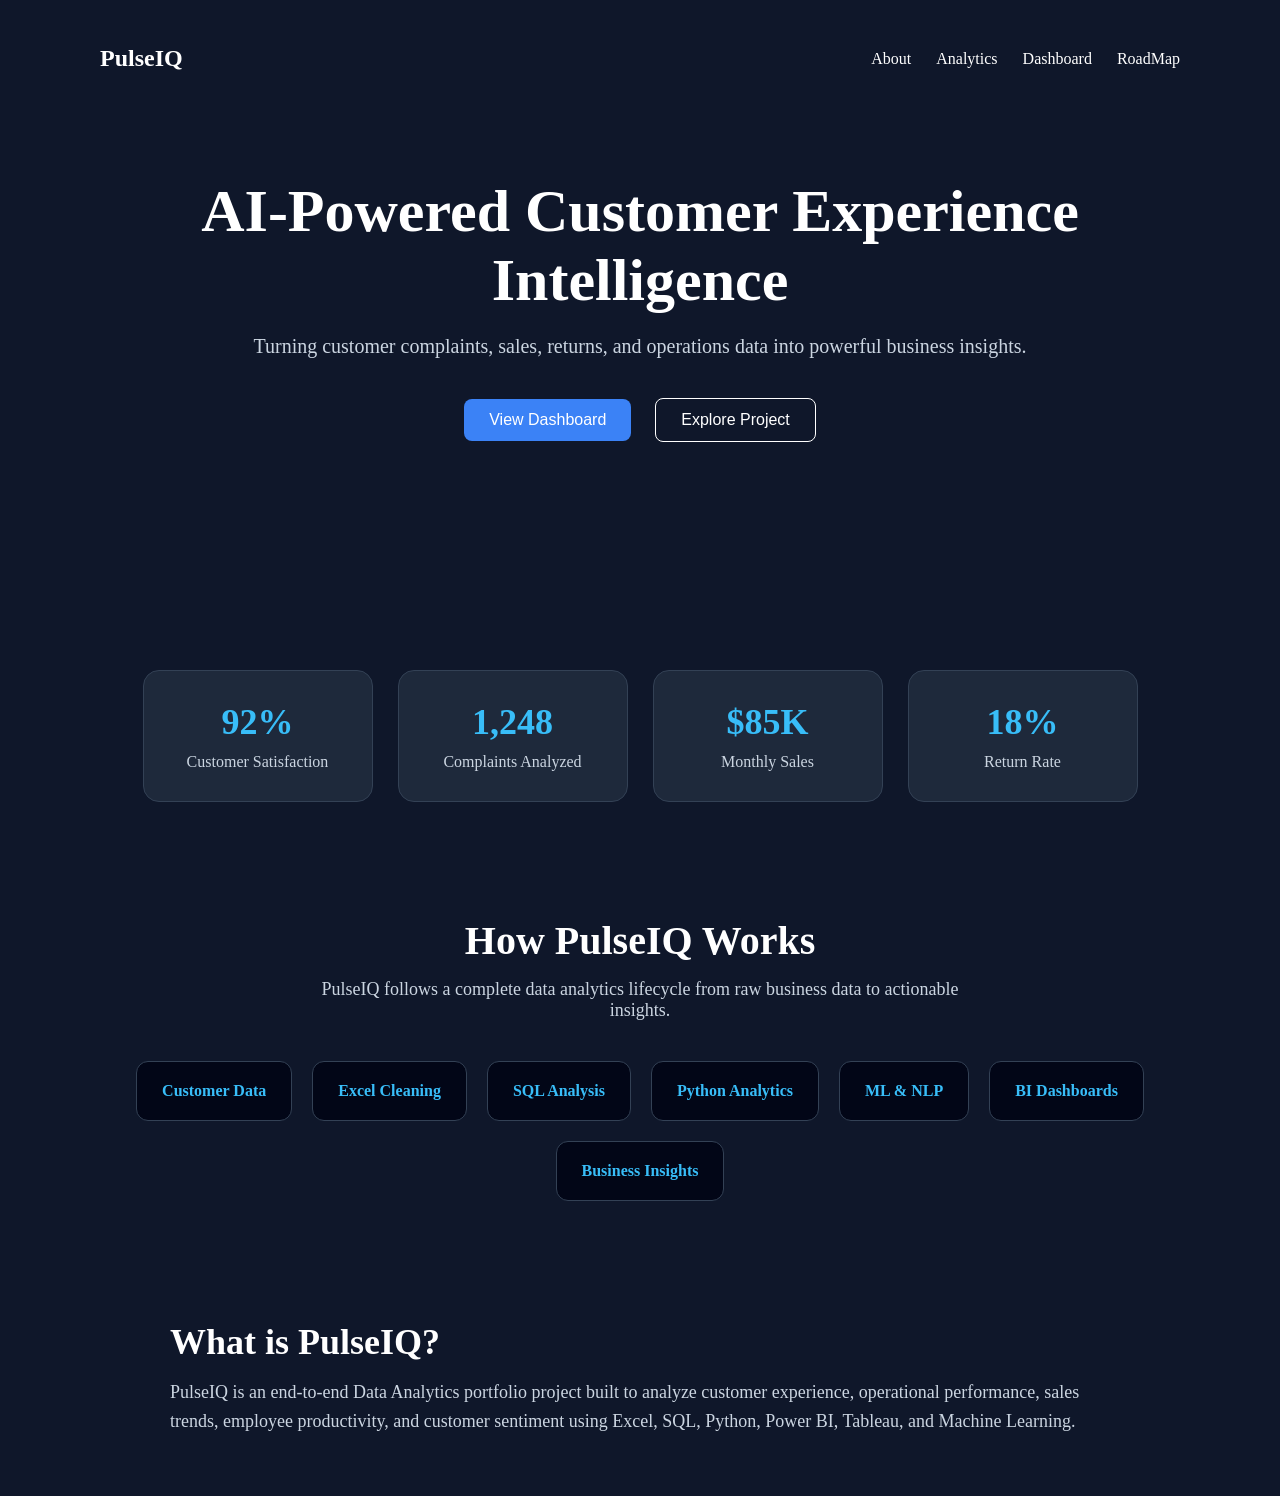
==== web/index.html @ 3da8cd2c "Add workflow section" ====
<!DOCTYPE html>
<html lang="en">
    <head>
        <meta charset="UTF-8">
        <meta name="viewport" content="width=device-width, initial-scale=1.0">
        <title>PulseIQ</title>
        <link rel="stylesheet" href="style.css">
    </head>
<body>
    <header class="hero">
        <nav>
            <h2>PulseIQ</h2>
            <ul>
                <li>About</li>
                <li>Analytics</li>
                <li>Dashboard</li>
                <li>RoadMap</li>
            </ul>
        </nav>
        <div class="hero-content">
            <h1>AI-Powered Customer Experience Intelligence</h1>
            <p>
                Turning customer complaints, sales, returns, and operations data
                into powerful business insights.
            </p>

            <div class="buttons">
                <button>View Dashboard</button>
                <button class="outline">Explore Project</button>
            </div>
        </div>
    </header>

   <section class="metrics">
    <div class="card">
        <h3>92%</h3>
        <p>Customer Satisfaction</p>
    </div>

    <div class="card">
        <h3>1,248</h3>
        <p>Complaints Analyzed</p>
    </div>

    <div class="card">
        <h3>$85K</h3>
        <p>Monthly Sales</p>
    </div>

    <div class="card">
        <h3>18%</h3>
        <p>Return Rate</p>
    </div>
</section>
<section class="workflow">
<h2>How PulseIQ Works</h2>
<p class="workflow-intro">PulseIQ follows a complete data analytics lifecycle from raw business data
        to actionable insights.</p>
          <div class="workflow-container">
        <div class="workflow-card">Customer Data</div>
        <div class="workflow-card">Excel Cleaning</div>
        <div class="workflow-card">SQL Analysis</div>
        <div class="workflow-card">Python Analytics</div>
        <div class="workflow-card">ML & NLP</div>
        <div class="workflow-card">BI Dashboards</div>
        <div class="workflow-card">Business Insights</div>
    </div>

</section>
      <section class="about">
        <h2>What is PulseIQ?</h2>
        <p>
            PulseIQ is an end-to-end Data Analytics portfolio project built to analyze
            customer experience, operational performance, sales trends, employee productivity,
            and customer sentiment using Excel, SQL, Python, Power BI, Tableau, and Machine Learning.
        </p>
    </section>
</body>

</html>
---- web/style.css ----
/* Remove default browser spacing */
*{
    margin:0;
    padding:0;
    box-sizing:border-box;
}
/* Entire website */
body{

    font-family: 'Times New Roman', Times, serif;
    background-color: #0f172a;
    color: White;
}
/* Navigation Bar */
nav{
    display: flex;
    justify-content: space-between;
    align-items: center;
    padding: 25px 80px;
}
/* Navigation menu */
nav ul{
    display: flex;
    list-style: none;
    gap: 25px;
}
/* Hero Section */
.hero{
    min-height:70vh;
    padding:20px;
}
/* Main Content */
.hero-content{
    text-align:center;
    margin-top:80px;
}
/* Main Heading */
.hero-content h1{
    font-size:60px;
    max-width:900px;
    margin:auto;
}
/* Description */
.hero-content p{
    margin-top:20px;
    font-size:20px;
    color:#cbd5e1;
    max-width:800px;
    margin-left:auto;
    margin-right:auto;
}
/* Buttons */
.buttons{
    margin-top:30px;
}

button{
    padding:12px 25px;
    border:none;
    border-radius:8px;
    cursor: pointer;
    margin:10px;
    font-size:16px;
}
/* Primary Button */
button{
    background-color:#3b82f6;
    color:white;
}
/* Secondary Button */
.outline{
    background:transparent;
    border:1px solid white;
}
/* Metrics Section */
.metrics{
    display: flex;
    justify-content: center;
    gap: 25px;
    padding:40px 80px;
    flex-wrap:wrap;
}
/* Individual Metric Card */
.card{
    background-color: #1e293b;
    width: 230px;
    padding: 30px;
    border-radius: 16px;
    text-align: center;
    border:1px solid #334155;
}
/* Metric Number */
.card h3{
    font-size:36px;
    color:#38bdf8;
    margin-bottom:10px;
}
/* Metric Label */
.card p{
    color:#cbd5e1;
}
/* Card Hover Effect */
.card:hover{
    transform:translateY(-8px);
    transition:0.3s;
    border-color:#38bdf8;
}
/* workflow */
.workflow{
    padding: 60px 80px;
    text-align: center;

}
.workflow h2{
    font-size: 40px;
    margin: 15px;
}

.workflow-intro{
    color:#cbd5e1;
    max-width:700px;
    margin:0 auto 40px auto;
    font-size:18px;
}
.workflow-container{
    display:flex;
    justify-content:center;
    gap:20px;
    flex-wrap:wrap;
}
.workflow-card{
    background-color:#020617;
    border:1px solid #334155;
    padding:20px 25px;
    border-radius:12px;
    color:#38bdf8;
    font-weight:bold;
}
.about{
    padding:60px 80px;
    max-width:1100px;
    margin:auto;
}
.about h2{
    font-size:36px;
    margin-bottom:15px;
}
.about p{
    color:#cbd5e1;
    font-size:18px;
    line-height:1.6;
}
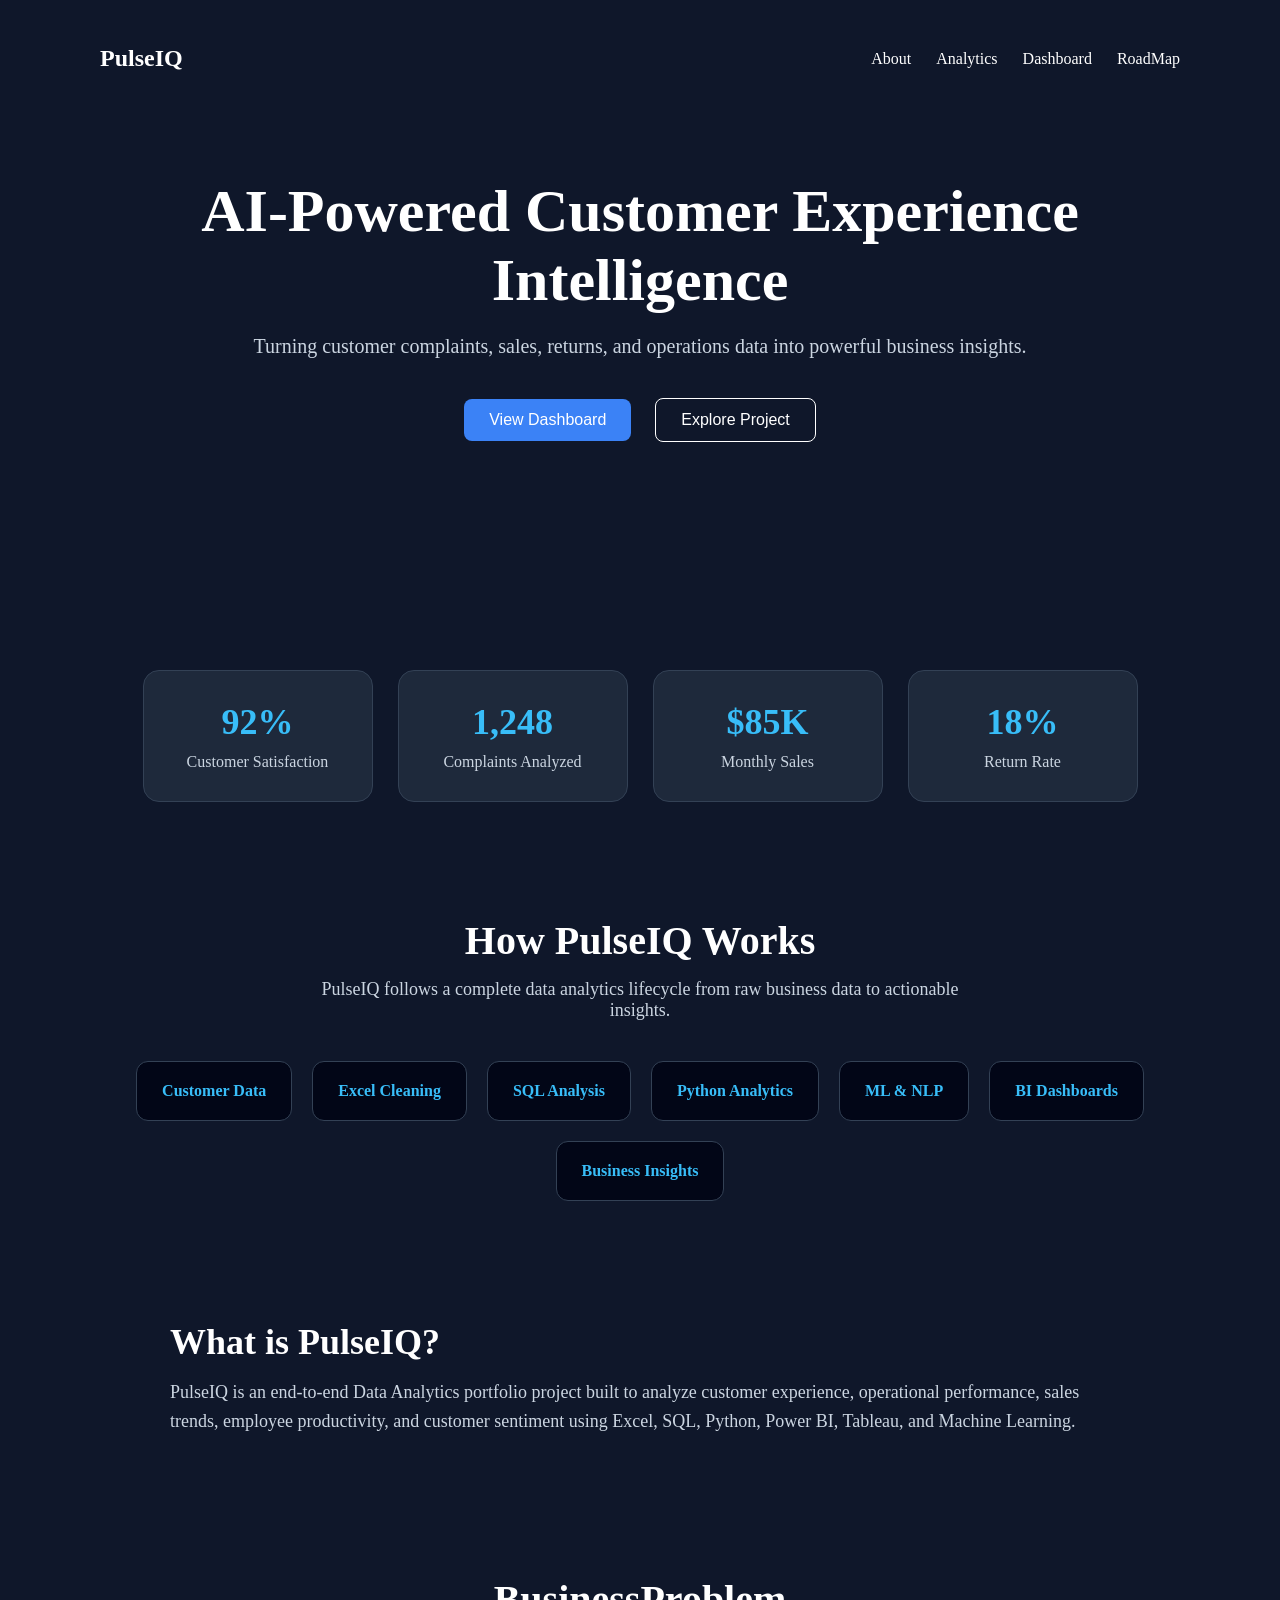
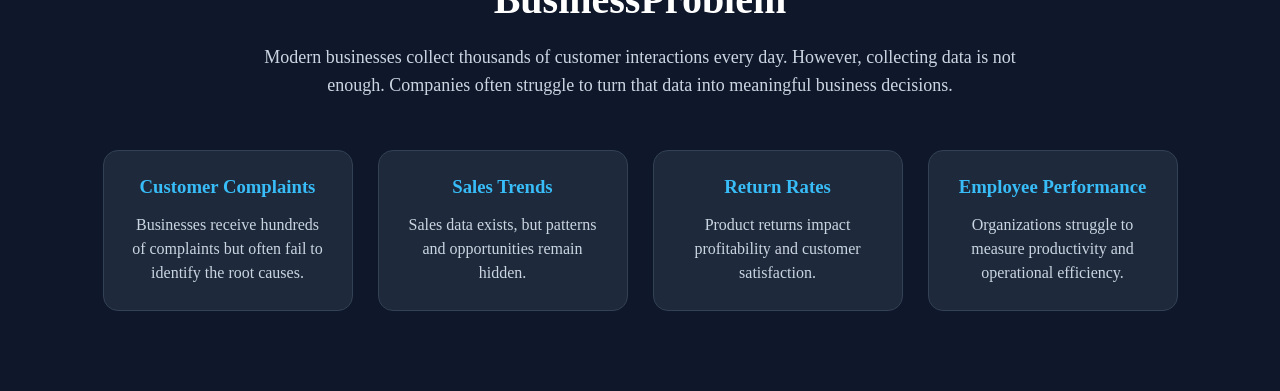
==== commit 15b03e4c: "Business Problem section" ====
--- a/web/index.html
+++ b/web/index.html
@@ -75,6 +75,43 @@
             and customer sentiment using Excel, SQL, Python, Power BI, Tableau, and Machine Learning.
         </p>
     </section>
+    <section class="problem">
+        <h2>BusinessProblem</h2>
+         <p class="problem-intro">
+        Modern businesses collect thousands of customer interactions every day.
+        However, collecting data is not enough. Companies often struggle to turn
+        that data into meaningful business decisions.
+    </p>
+    <div class="problem-container">
+        <div class="problem-card">
+            <h3>Customer Complaints</h3>
+            <p>
+                Businesses receive hundreds of complaints but often fail to identify
+                the root causes.
+            </p>
+        </div>
+         <div class="problem-card">
+            <h3>Sales Trends</h3>
+            <p>
+                Sales data exists, but patterns and opportunities remain hidden.
+            </p>
+        </div>
+        <div class="problem-card">
+            <h3>Return Rates</h3>
+            <p>
+                Product returns impact profitability and customer satisfaction.
+            </p>
+        </div>
+         <div class="problem-card">
+            <h3>Employee Performance</h3>
+            <p>
+                Organizations struggle to measure productivity and operational efficiency.
+            </p>
+        </div>
+
+    </div>
+
+    </section>
 </body>
 
 </html>
--- a/web/style.css
+++ b/web/style.css
@@ -149,4 +149,48 @@
     color:#cbd5e1;
     font-size:18px;
     line-height:1.6;
+}
+/* Business Problem */
+.problem{
+    padding: 80px;
+    text-align: center;
+}
+.problem h2{
+    font-size: 40px;
+    margin-bottom: 20px;
+}
+.problem-intro{
+    max-width: 800px;
+    margin: auto;
+    color:#cbd5e1;
+    font-size: 18px;
+    line-height: 1.6;
+}
+.problem-container{
+    display:flex;
+    justify-content:center;
+    gap:25px;
+    flex-wrap:wrap;
+    margin-top:50px;
+}
+
+.problem-card{
+    width:250px;
+    background-color:#1e293b;
+    padding:25px;
+    border-radius:15px;
+    border:1px solid #334155;
+}
+.problem-card h3{
+    color:#38bdf8;
+    margin-bottom:15px;
+}
+.problem-card p{
+    color:#cbd5e1;
+    line-height:1.5;
+}
+.problem-card:hover{
+    transform:translateY(-10px);
+    transition:0.3s;
+    border-color:#38bdf8;
 }
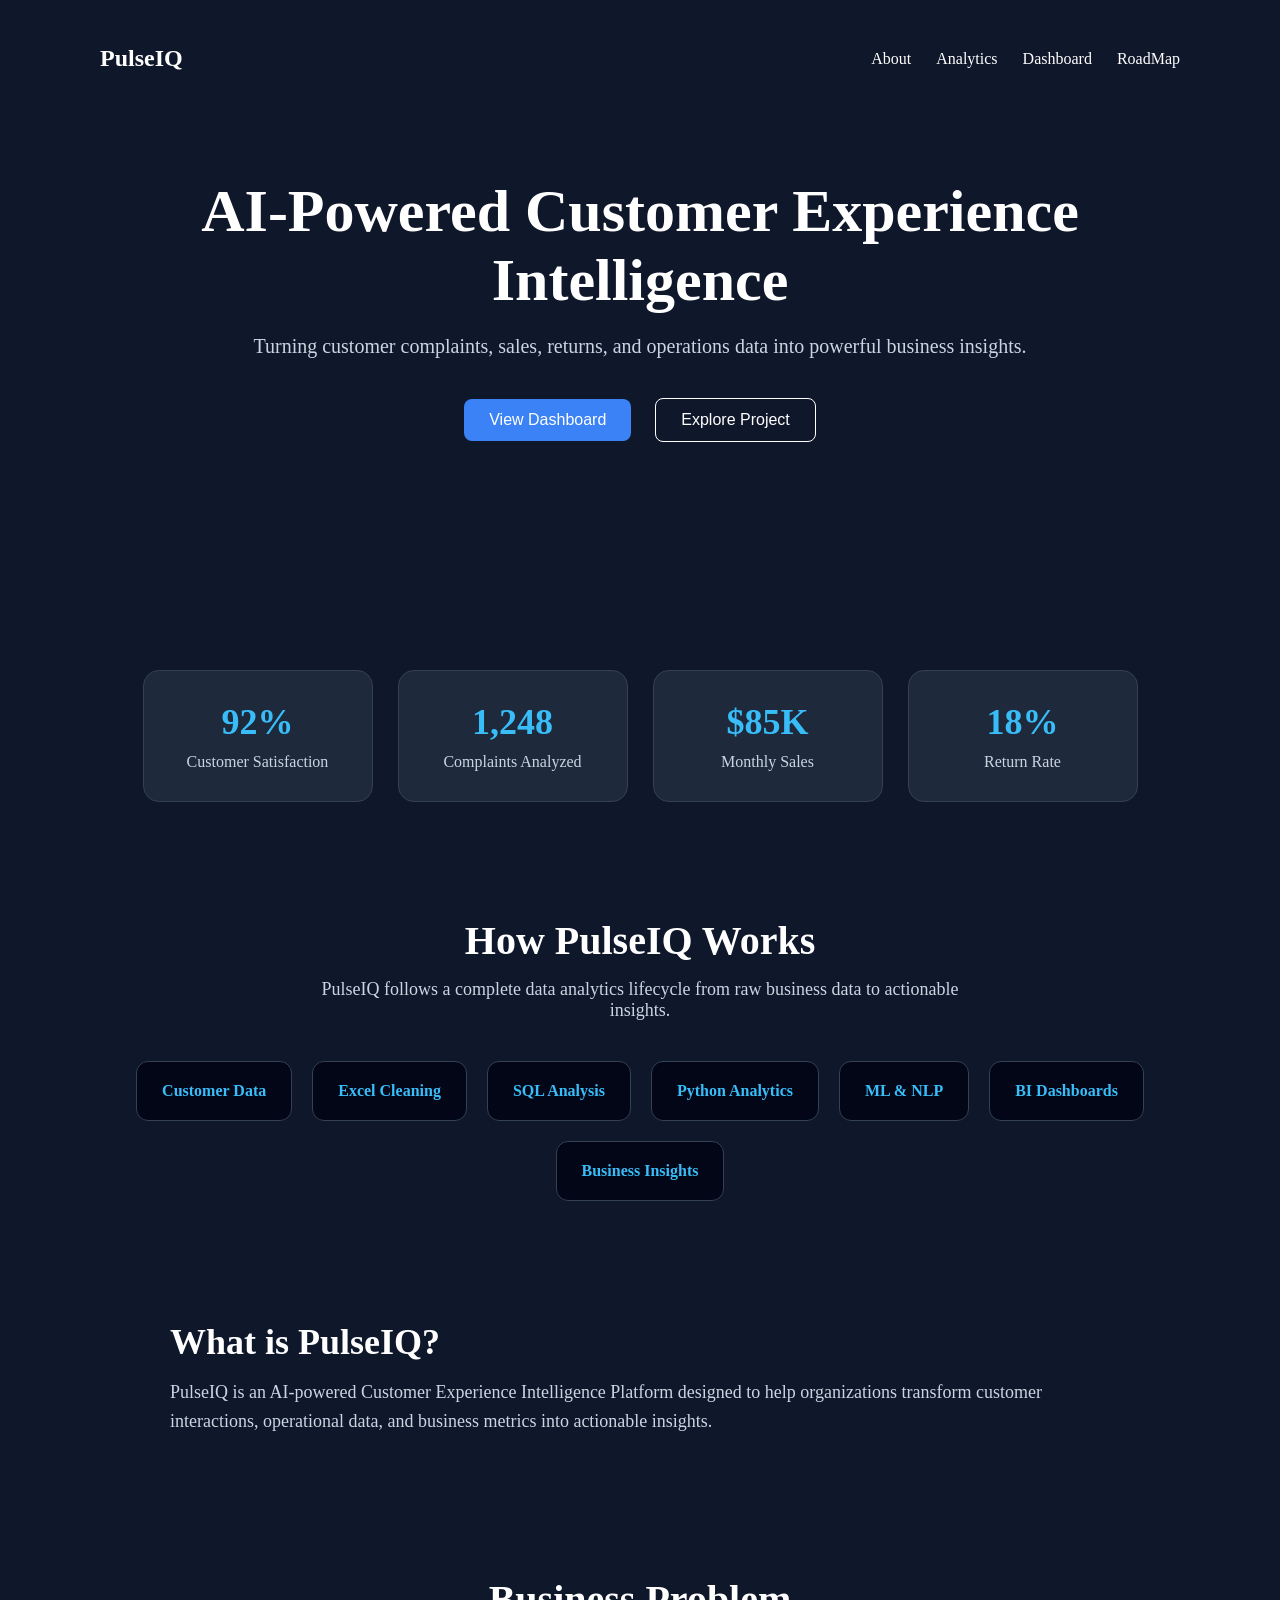
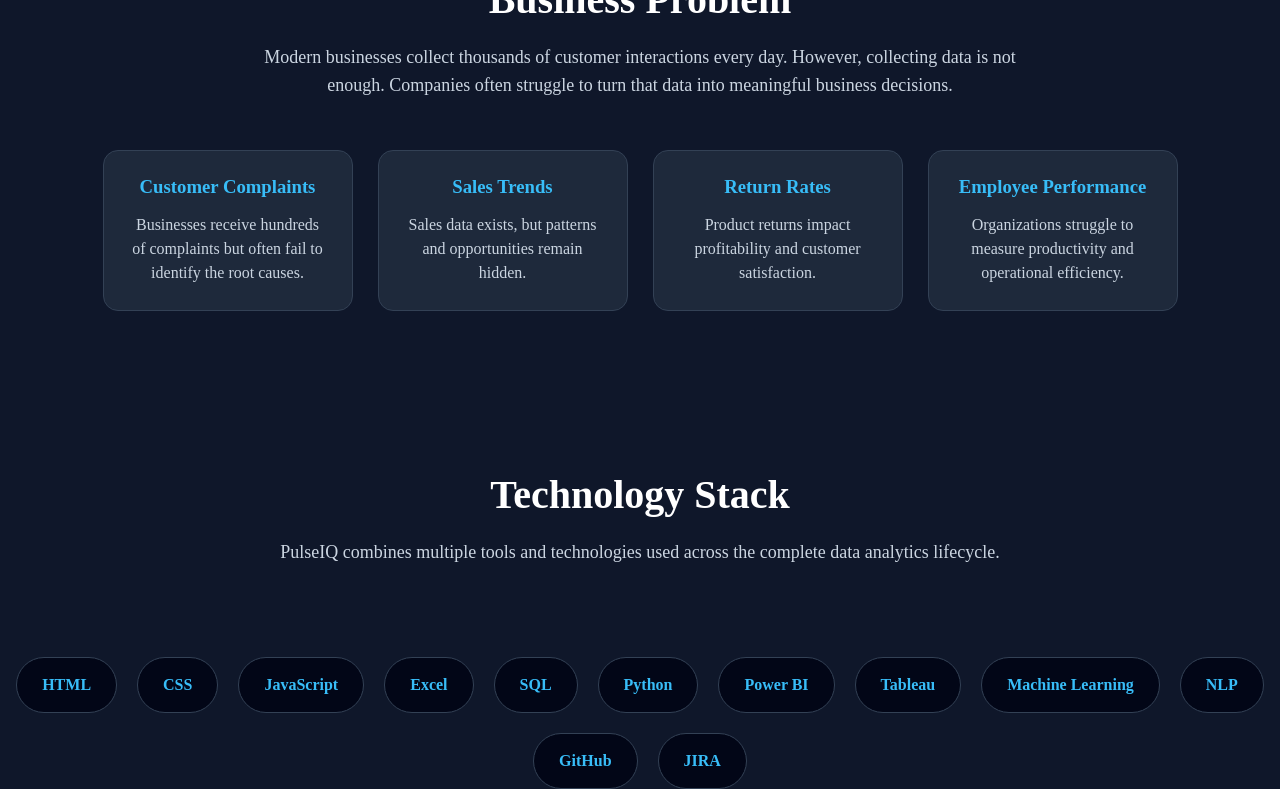
==== commit 8d40b575: "Added technology stack section" ====
--- a/web/index.html
+++ b/web/index.html
@@ -70,13 +70,11 @@
       <section class="about">
         <h2>What is PulseIQ?</h2>
         <p>
-            PulseIQ is an end-to-end Data Analytics portfolio project built to analyze
-            customer experience, operational performance, sales trends, employee productivity,
-            and customer sentiment using Excel, SQL, Python, Power BI, Tableau, and Machine Learning.
+           PulseIQ is an AI-powered Customer Experience Intelligence Platform designed to help organizations transform customer interactions, operational data, and business metrics into actionable insights.
         </p>
     </section>
     <section class="problem">
-        <h2>BusinessProblem</h2>
+        <h2>Business Problem</h2>
          <p class="problem-intro">
         Modern businesses collect thousands of customer interactions every day.
         However, collecting data is not enough. Companies often struggle to turn
@@ -112,6 +110,27 @@
     </div>
 
     </section>
+    <section class="tech-stack">
+    <h2>Technology Stack</h2>
+    <p class="tech-intro">
+        PulseIQ combines multiple tools and technologies used across the complete
+        data analytics lifecycle.
+    </p>
+    </section>
+    <div class="tech-container">
+        <div class="tech-card">HTML</div>
+        <div class="tech-card">CSS</div>
+        <div class="tech-card">JavaScript</div>
+        <div class="tech-card">Excel</div>
+        <div class="tech-card">SQL</div>
+        <div class="tech-card">Python</div>
+        <div class="tech-card">Power BI</div>
+        <div class="tech-card">Tableau</div>
+        <div class="tech-card">Machine Learning</div>
+        <div class="tech-card">NLP</div>
+        <div class="tech-card">GitHub</div>
+        <div class="tech-card">JIRA</div>
+    </div>
 </body>
 
 </html>
--- a/web/style.css
+++ b/web/style.css
@@ -193,4 +193,40 @@
     transform:translateY(-10px);
     transition:0.3s;
     border-color:#38bdf8;
+}
+/* tech-stack */
+.tech-stack{
+    padding: 80px;
+    text-align: center;
+}
+.tech-stack h2{
+    font-size: 40px;
+    margin-bottom: 20px;
+}
+.tech-intro{
+    max-width: 750px;
+    margin: auto;
+    color: #cbd5e1;
+    font-size: 18px;
+    line-height: 1.6;
+}
+.tech-container{
+    display: flex;
+    justify-content: center;
+    gap: 20px;
+    flex-wrap: wrap;
+    margin-top: 10px;
+}
+.tech-card{
+    background-color:#020617;
+    border:1px solid #334155;
+    color:#38bdf8;
+    padding:18px 25px;
+    border-radius:30px;
+    font-weight:bold;
+}
+.tech-card:hover{
+    background-color:#38bdf8;
+    color:#020617;
+    transition:0.3s;
 }
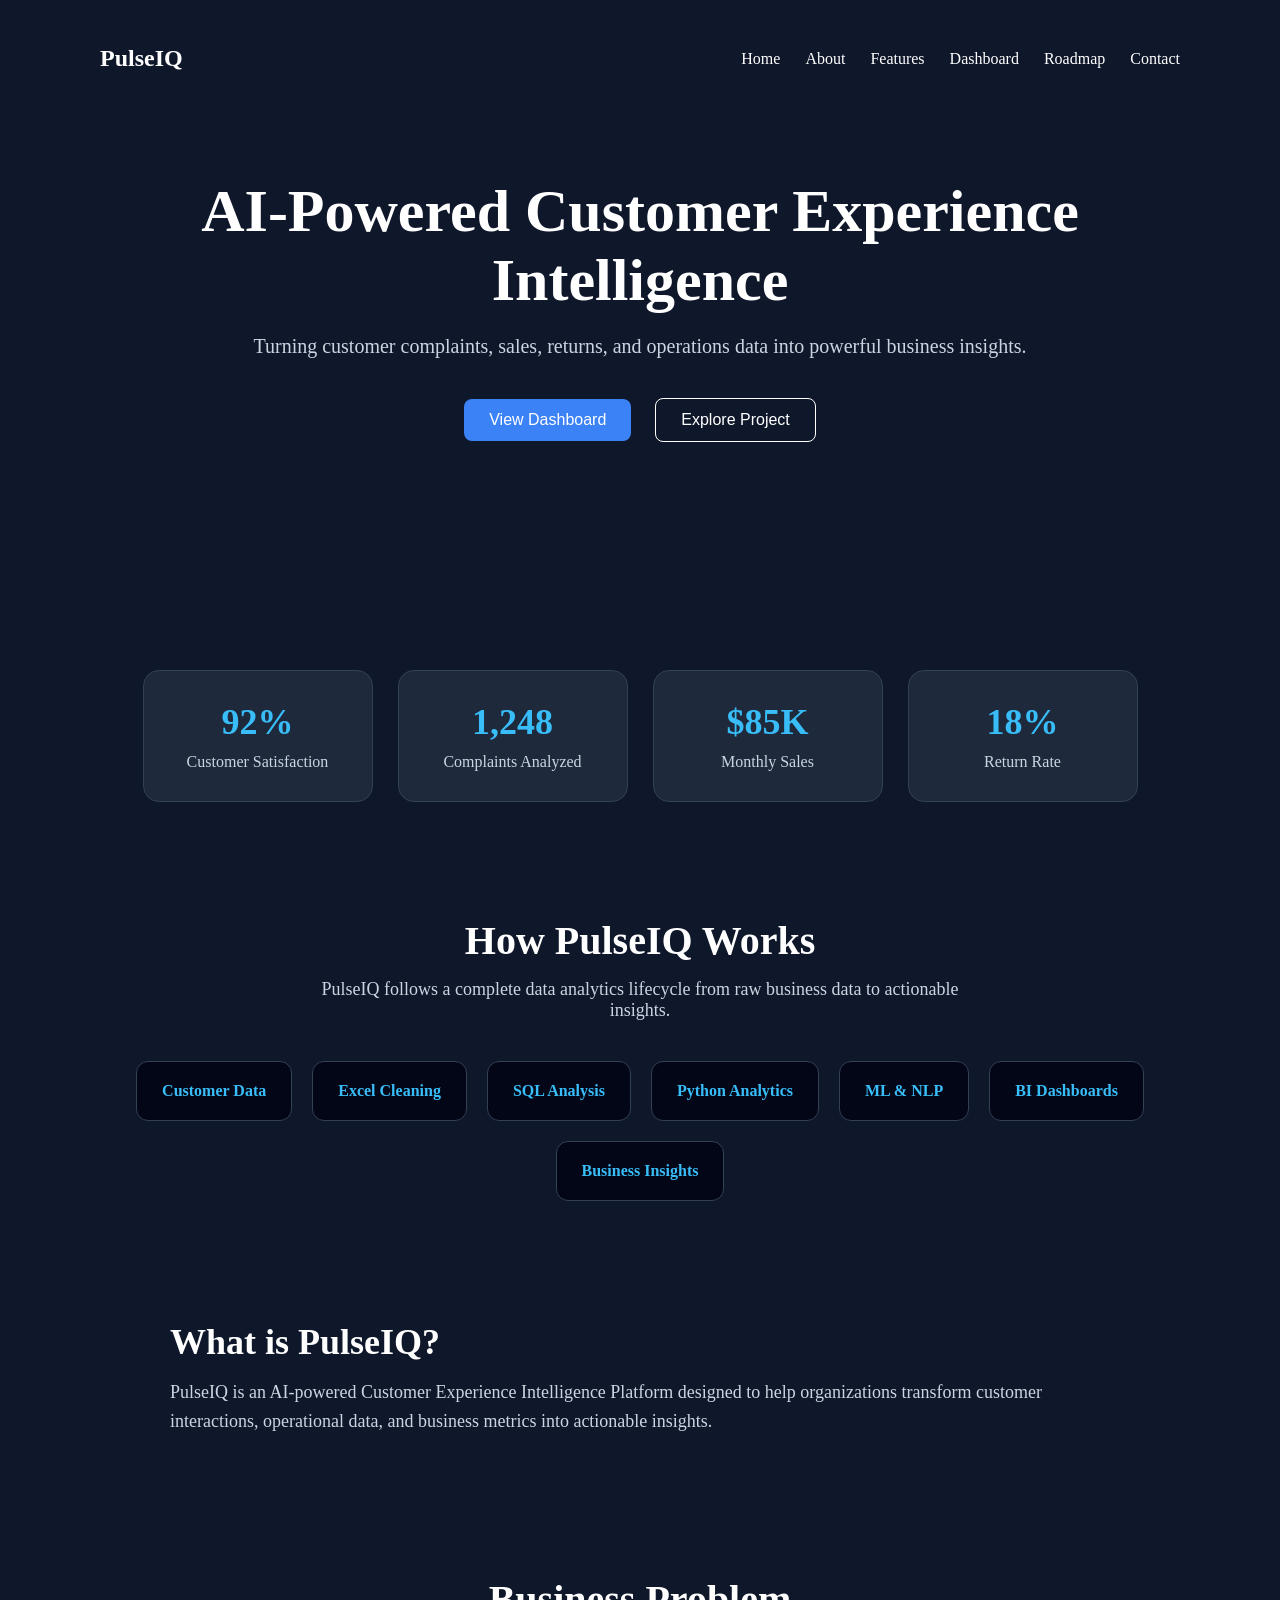
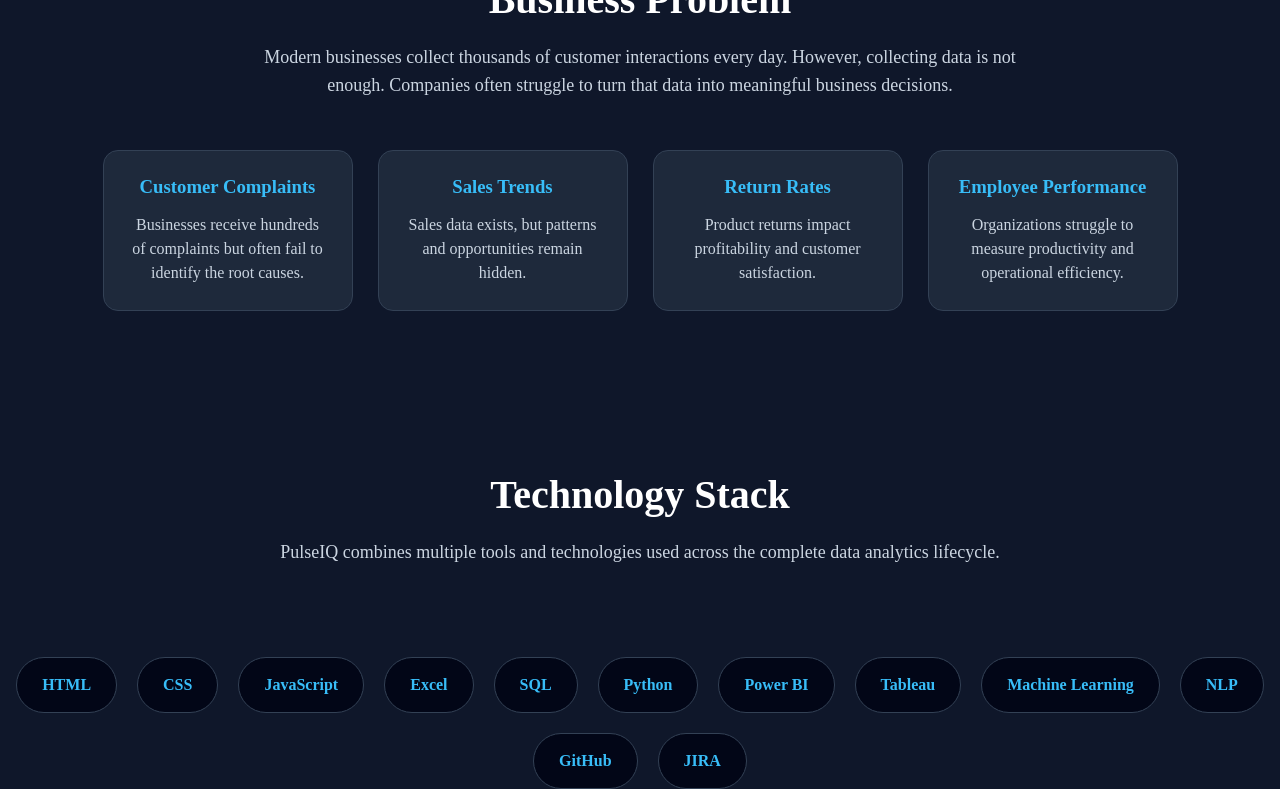
==== commit a9f8cceb: "Connect navigation links" ====
--- a/web/index.html
+++ b/web/index.html
@@ -11,11 +11,13 @@
         <nav>
             <h2>PulseIQ</h2>
             <ul>
-                <li>About</li>
-                <li>Analytics</li>
-                <li>Dashboard</li>
-                <li>RoadMap</li>
-            </ul>
+            <li><a href="index.html">Home</a></li>
+            <li><a href="about.html">About</a></li>
+            <li><a href="features.html">Features</a></li>
+            <li><a href="dashboard.html">Dashboard</a></li>
+            <li><a href="roadmap.html">Roadmap</a></li>
+            <li><a href="contact.html">Contact</a></li>
+</ul>
         </nav>
         <div class="hero-content">
             <h1>AI-Powered Customer Experience Intelligence</h1>
--- a/web/style.css
+++ b/web/style.css
@@ -23,6 +23,14 @@
     display: flex;
     list-style: none;
     gap: 25px;
+}
+nav a{
+    color:white;
+    text-decoration:none;
+}
+
+nav a:hover{
+    color:#38bdf8;
 }
 /* Hero Section */
 .hero{
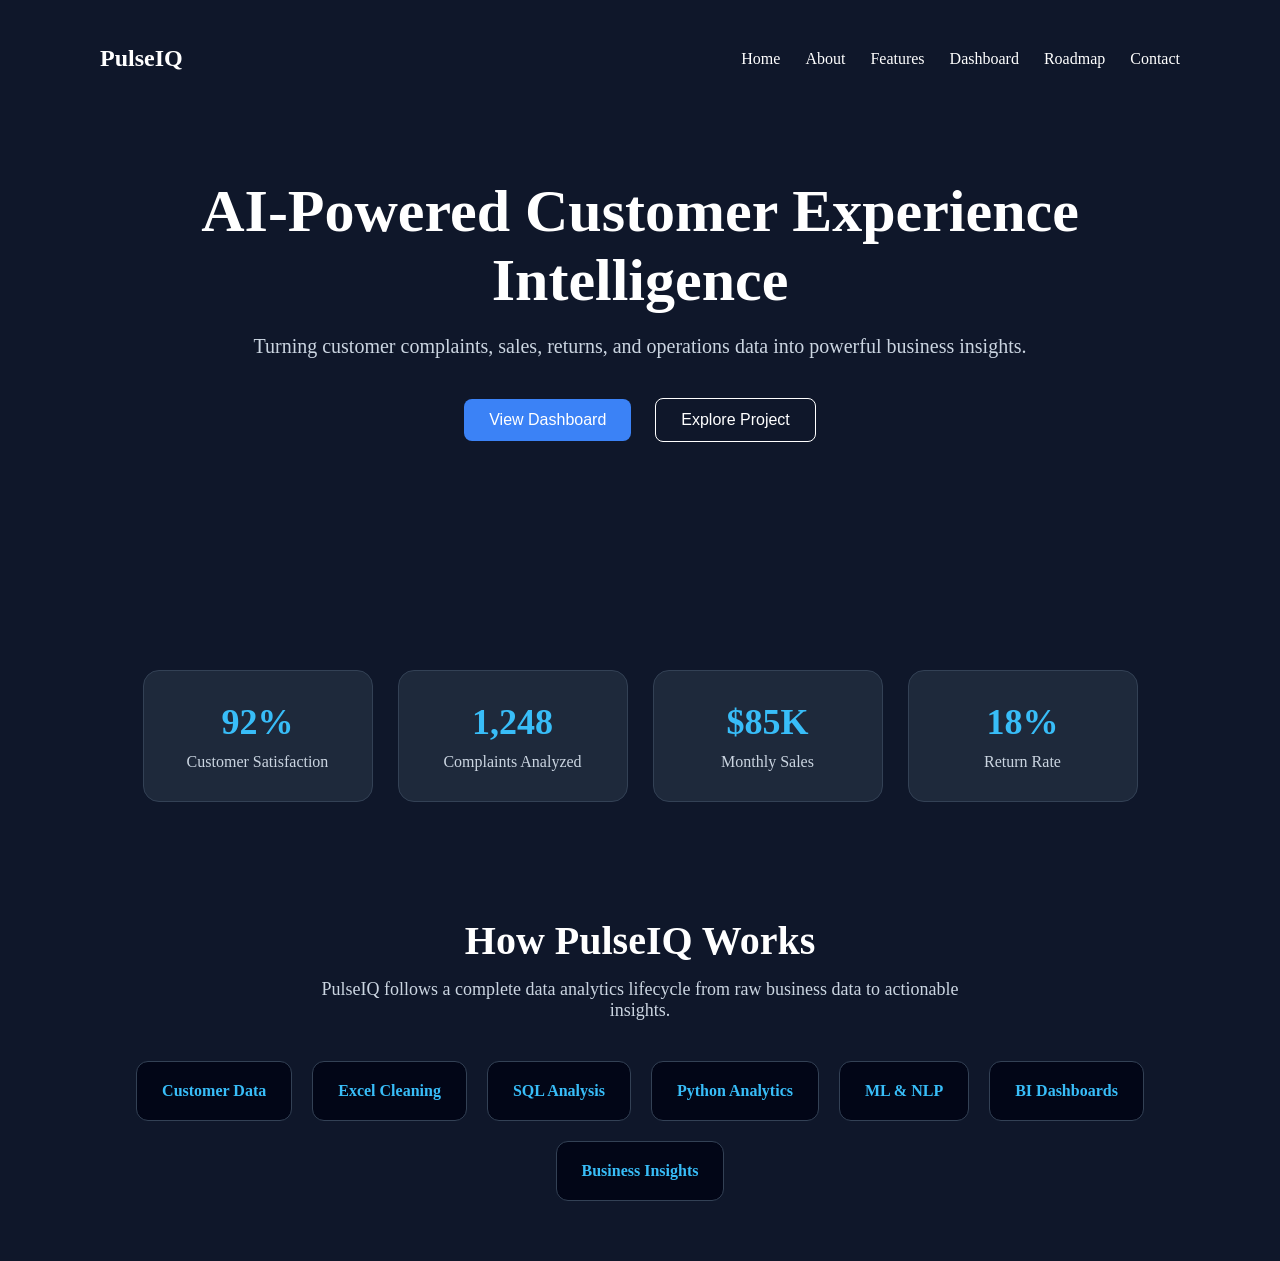
==== commit 9f15cd8f: "Added platform features section" ====
--- a/web/index.html
+++ b/web/index.html
@@ -69,70 +69,10 @@
     </div>
 
 </section>
-      <section class="about">
-        <h2>What is PulseIQ?</h2>
-        <p>
-           PulseIQ is an AI-powered Customer Experience Intelligence Platform designed to help organizations transform customer interactions, operational data, and business metrics into actionable insights.
-        </p>
-    </section>
-    <section class="problem">
-        <h2>Business Problem</h2>
-         <p class="problem-intro">
-        Modern businesses collect thousands of customer interactions every day.
-        However, collecting data is not enough. Companies often struggle to turn
-        that data into meaningful business decisions.
-    </p>
-    <div class="problem-container">
-        <div class="problem-card">
-            <h3>Customer Complaints</h3>
-            <p>
-                Businesses receive hundreds of complaints but often fail to identify
-                the root causes.
-            </p>
-        </div>
-         <div class="problem-card">
-            <h3>Sales Trends</h3>
-            <p>
-                Sales data exists, but patterns and opportunities remain hidden.
-            </p>
-        </div>
-        <div class="problem-card">
-            <h3>Return Rates</h3>
-            <p>
-                Product returns impact profitability and customer satisfaction.
-            </p>
-        </div>
-         <div class="problem-card">
-            <h3>Employee Performance</h3>
-            <p>
-                Organizations struggle to measure productivity and operational efficiency.
-            </p>
-        </div>
-
-    </div>
-
-    </section>
-    <section class="tech-stack">
-    <h2>Technology Stack</h2>
-    <p class="tech-intro">
-        PulseIQ combines multiple tools and technologies used across the complete
-        data analytics lifecycle.
-    </p>
-    </section>
-    <div class="tech-container">
-        <div class="tech-card">HTML</div>
-        <div class="tech-card">CSS</div>
-        <div class="tech-card">JavaScript</div>
-        <div class="tech-card">Excel</div>
-        <div class="tech-card">SQL</div>
-        <div class="tech-card">Python</div>
-        <div class="tech-card">Power BI</div>
-        <div class="tech-card">Tableau</div>
-        <div class="tech-card">Machine Learning</div>
-        <div class="tech-card">NLP</div>
-        <div class="tech-card">GitHub</div>
-        <div class="tech-card">JIRA</div>
-    </div>
+     
+    
+  
+    
 </body>
 
 </html>
--- a/web/style.css
+++ b/web/style.css
@@ -223,13 +223,13 @@
     justify-content: center;
     gap: 20px;
     flex-wrap: wrap;
-    margin-top: 10px;
+    margin-top: 45px;
 }
 .tech-card{
     background-color:#020617;
     border:1px solid #334155;
     color:#38bdf8;
-    padding:18px 25px;
+    padding:18px 45px;
     border-radius:30px;
     font-weight:bold;
 }
@@ -237,4 +237,48 @@
     background-color:#38bdf8;
     color:#020617;
     transition:0.3s;
+}
+/* Features.html - features */
+.features{
+    padding:80px;
+    text-align:center;
+}
+.features h2{
+    font-size:40px;
+    margin-bottom:20px;
+}
+.features-intro{
+    max-width:800px;
+    margin:auto;
+    color:#cbd5e1;
+    font-size:18px;
+    line-height:1.6;
+}
+.features-container{
+    display:grid;
+    grid-template-columns:repeat(3, 1fr);
+    gap:25px;
+    max-width:1100px;
+    margin:45px auto 0 auto;
+  
+}
+.feature-card{
+    background:linear-gradient(145deg, #1e293b, #020617);
+    border:1px solid #334155;
+    padding: 30px;
+    border-radius:18px;
+    text-align:left;
+}
+.feature-card h3{
+    color:#38bdf8;
+    margin-bottom:15px;
+}
+.feature-card p{
+    color:#cbd5e1;
+    line-height: 1.6;
+}
+.feature-card:hover{
+    transform:translateY(-8px);
+    transition:0.3s;
+    border-color:#38bdf8;
 }
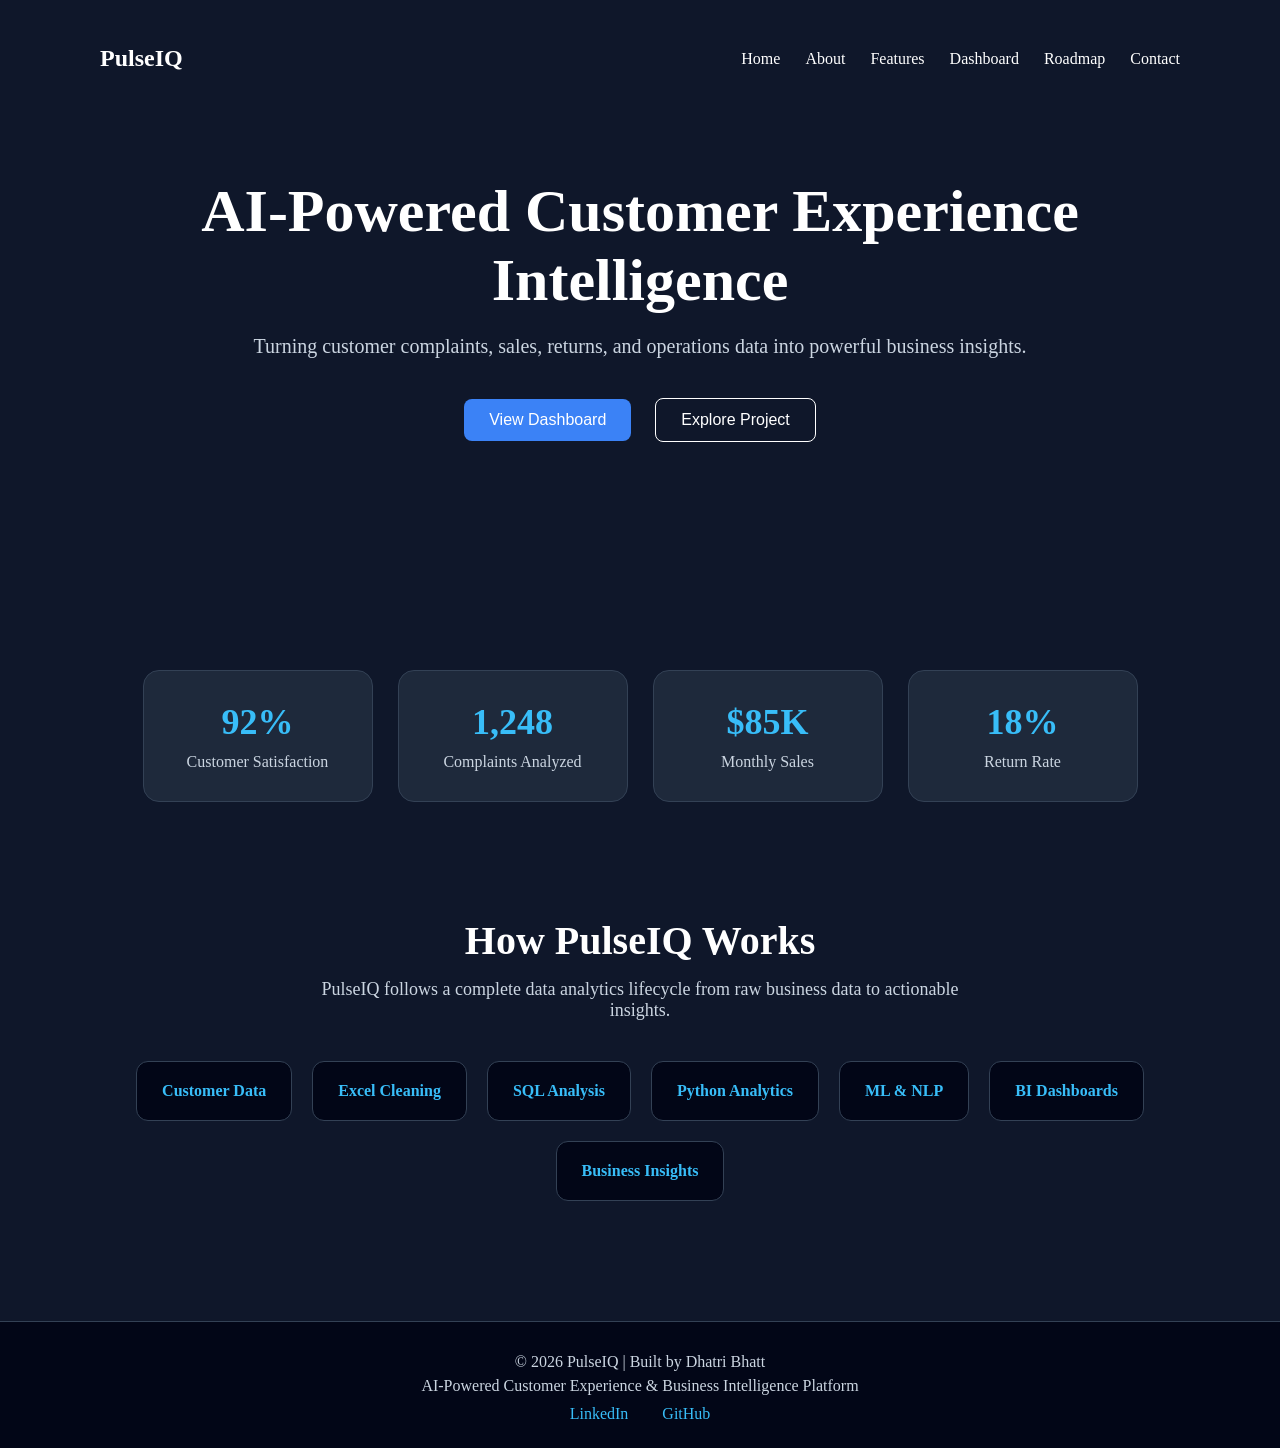
==== commit 350c10e5: "Added footer" ====
--- a/web/index.html
+++ b/web/index.html
@@ -70,7 +70,24 @@
 
 </section>
      
+<footer>
     
+    <p>© 2026 PulseIQ | Built by Dhatri Bhatt</p>
+    <p>AI-Powered Customer Experience & Business Intelligence Platform</p>
+
+    <div class="footer-links">
+
+        <a href="https://www.linkedin.com/in/dhatri-bhatt0510" target="_blank">
+        LinkedIn
+    </a>
+
+    <a href="https://github.com/DhatriBhatt" target="_blank">
+        GitHub
+    </a>
+
+    </div>
+
+</footer>
   
     
 </body>
--- a/web/style.css
+++ b/web/style.css
@@ -281,4 +281,176 @@
     transform:translateY(-8px);
     transition:0.3s;
     border-color:#38bdf8;
+}
+/* Dashboard-page*/
+.dashboard-page{
+    padding:80px;
+    text-align:center;
+}
+.dashboard-page h1{
+    font-size:48px;
+    margin-bottom:20px;
+}
+.dashboard-page > p{
+    max-width:850px;
+    margin:auto;
+    color:#cbd5e1;
+    font-size:18px;
+    line-height:1.6;
+}
+.dashboard-preview{
+    margin-top:60px;
+}
+.dashboard-preview h2{
+    font-size:36px;
+    margin-bottom:35px;
+}
+.preview-container{
+    display:grid;
+    grid-template-columns:repeat(4, 1fr);
+    gap:25px;
+    max-width:1100px;
+    margin:auto;
+}
+.preview-card{
+    background-color:#020617;
+    border:1px solid #334155;
+    border-radius:16px;
+    padding:35px;
+    color:#38bdf8;
+    font-weight:bold;
+}
+.preview-card:hover{
+    transform:translateY(-8px);
+    transition:0.3s;
+    border-color:#38bdf8;
+}
+/* roadmap - page */
+.roadmap-page{
+    padding: 80px;
+    text-align: center;
+}
+.roadmap-page h1{
+    font-size: 48px;
+    margin-bottom: 20px;
+}
+.roadmap-page p{
+    max-width:850px;
+    margin:auto;
+    color:#cbd5e1;
+    font-size:18px;
+    line-height:1.6;
+}
+.roadmap-container{
+    max-width:700px;
+    margin:50px auto;
+}
+.roadmap-item{
+    background-color:#1e293b;
+    border:1px solid 
+    #334155;
+    padding:20px;
+    margin-bottom:15px;
+    border-radius:12px;
+    text-align:left;
+}
+.completed{
+    border-color:#38bdf8;
+    color:#38bdf8;
+}
+/* contact - page */
+.contact-page{
+    padding:80px;
+    text-align:center;
+}
+
+.contact-page h1{
+    font-size:48px;
+    margin-bottom:40px;
+}
+
+.analyst-card{
+    max-width:900px;
+    margin:auto;
+    background-color:#1e293b;
+    border:1px solid #334155;
+    padding:40px;
+    border-radius:18px;
+}
+
+.analyst-card h2{
+    color:#38bdf8;
+    margin-bottom:20px;
+}
+
+.analyst-card p{
+    color:#cbd5e1;
+    line-height:1.8;
+    margin-bottom:20px;
+}
+
+.skills-list{
+    display:grid;
+    grid-template-columns:repeat(3, 1fr);
+    gap:15px;
+    margin-top:30px;
+}
+
+.skills-list span{
+    background:linear-gradient(145deg, #020617, #1e293b);
+    border:1px solid #334155;
+    padding:18px;
+    border-radius:14px;
+    color:#38bdf8;
+    font-weight: bold;
+    text-align: center;
+}
+.skills-list span:hover{
+    transform:translateY(-6px);
+    transition:0.3s;
+    border-color:#38bdf8;
+}
+.social-links{
+    margin-top:30px;
+    display:flex;
+    justify-content:center;
+    gap:20px;
+}
+
+.social-links a{
+    text-decoration:none;
+    color:white;
+    background-color:#3b82f6;
+    padding:12px 25px;
+    border-radius:8px;
+}
+
+.social-links a:hover{
+    background-color:#2563eb;
+}
+/* footer */
+footer{
+    background-color:#020617;
+    border-top:1px solid #334155;
+    text-align:center;
+    padding:25px;
+    color:#cbd5e1;
+    margin-top:60px;
+}
+
+footer p{
+    margin:6px 0;
+}
+.footer-links{
+    margin-top:10px;
+}
+
+.footer-links a{
+    color:#38bdf8;
+    text-decoration:none;
+    margin:0 15px;
+}
+
+.footer-links a:hover{
+    color:white;
 }
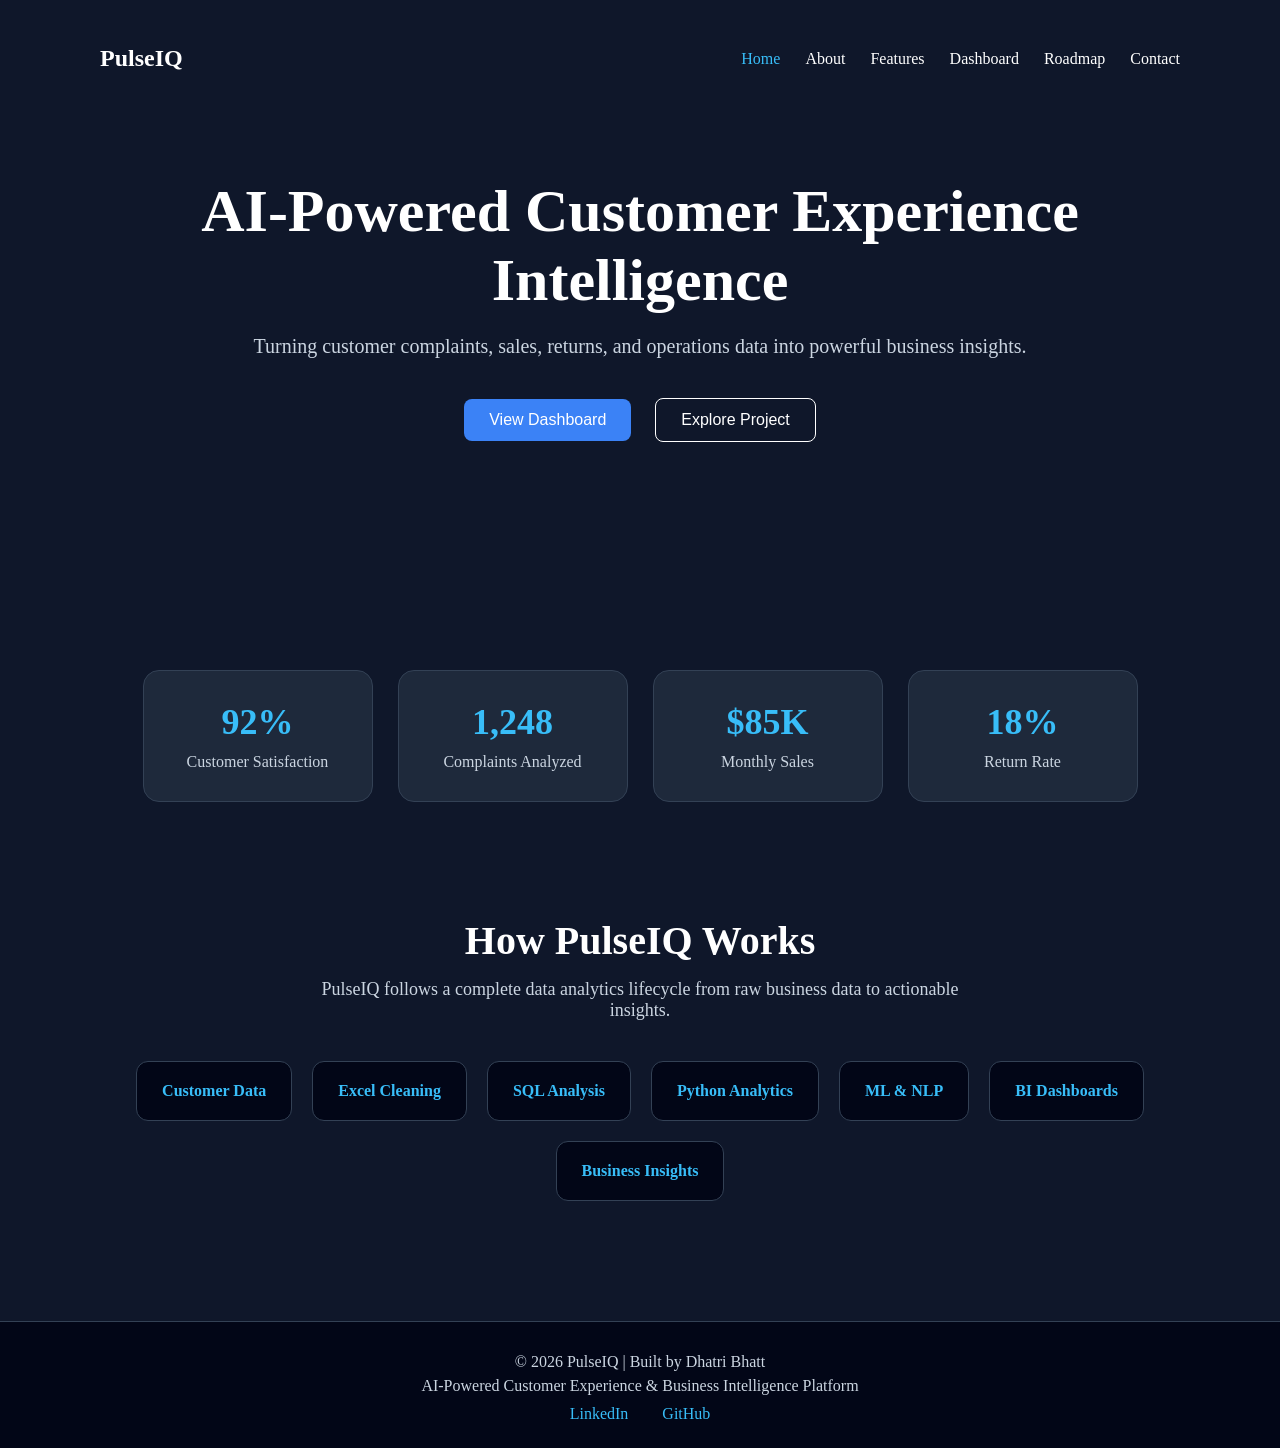
==== commit 6cd218de: "Add JavaScript active navbar" ====
--- a/web/index.html
+++ b/web/index.html
@@ -26,10 +26,10 @@
                 into powerful business insights.
             </p>
 
-            <div class="buttons">
-                <button>View Dashboard</button>
-                <button class="outline">Explore Project</button>
-            </div>
+           <div class="buttons">
+    <button onclick="window.location.href='dashboard.html'">View Dashboard</button>
+    <button class="outline" onclick="window.location.href='roadmap.html'">Explore Project</button>
+    </div>
         </div>
     </header>
 
@@ -89,7 +89,7 @@
 
 </footer>
   
-    
+     <script src="script.js"></script>
 </body>
 
 </html>
--- a/web/style.css
+++ b/web/style.css
@@ -27,6 +27,9 @@
 nav a{
     color:white;
     text-decoration:none;
+}
+nav a.active{
+    color:#38bdf8;
 }
 
 nav a:hover{
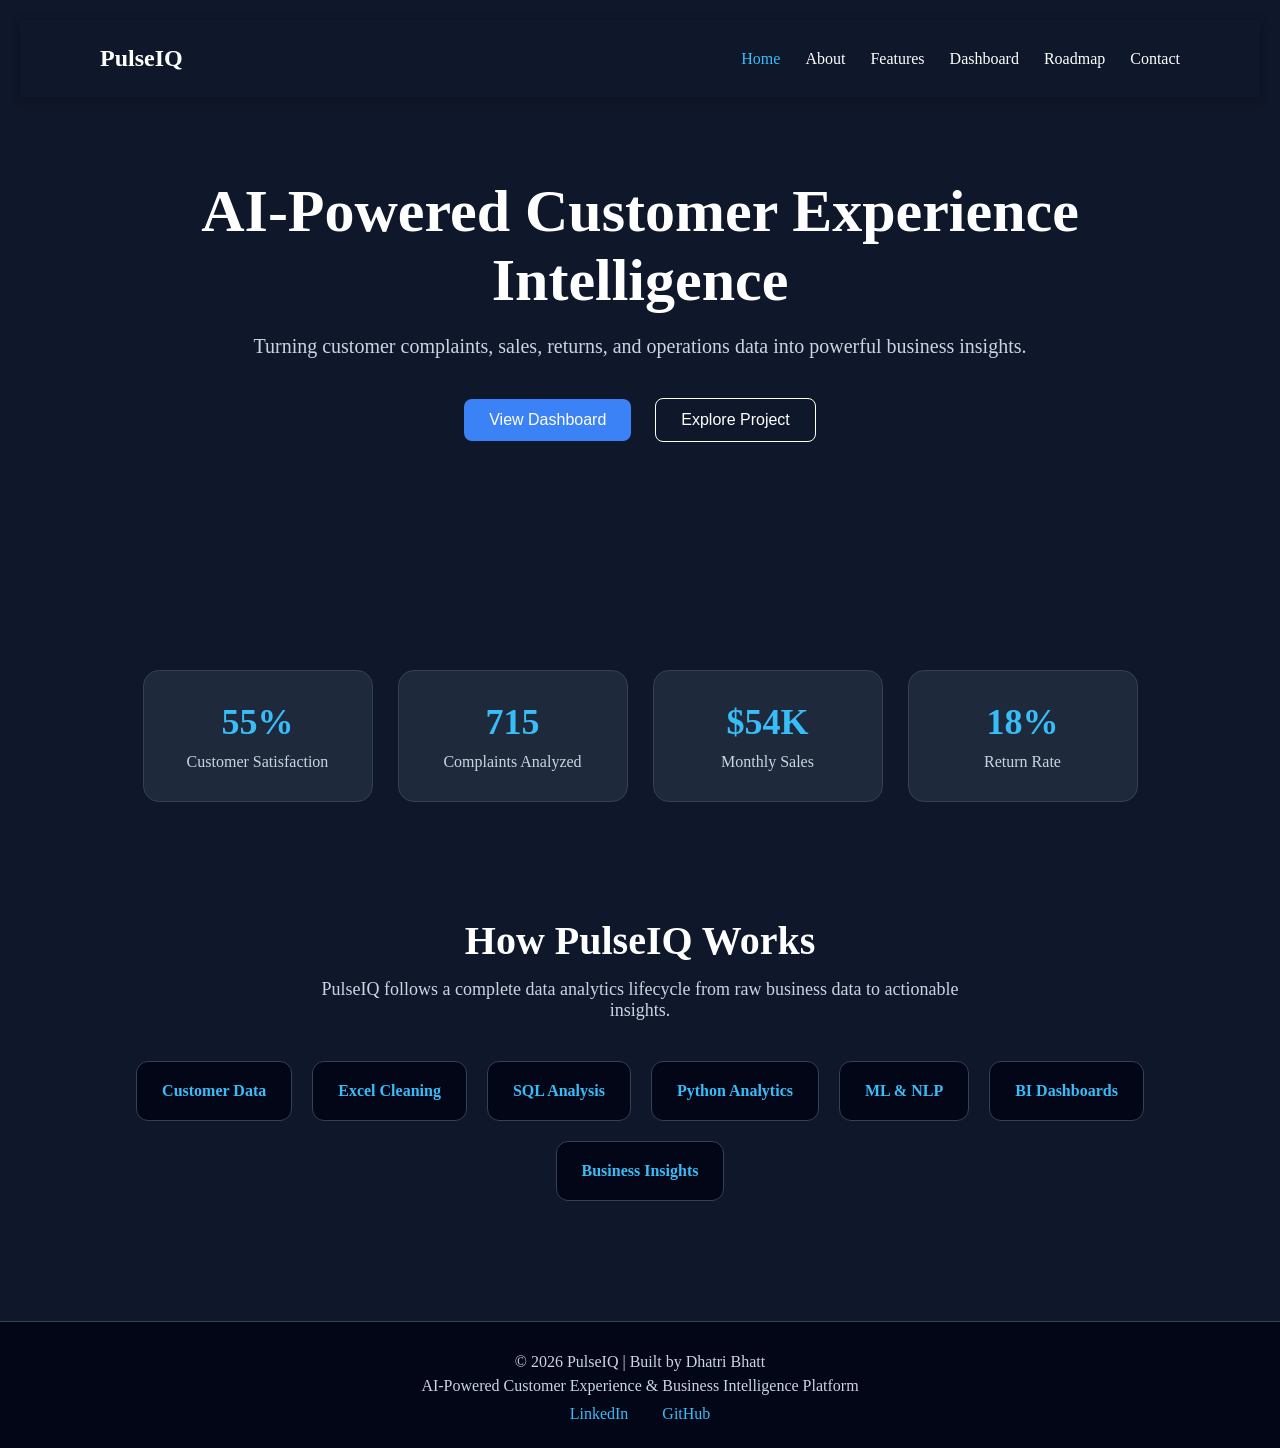
==== commit 4a102096: "Format animated KPI counters" ====
--- a/web/index.html
+++ b/web/index.html
@@ -35,23 +35,23 @@
 
    <section class="metrics">
     <div class="card">
-        <h3>92%</h3>
+        <h3 class="counter" data-target="92" data-type="percent">0</h3>
         <p>Customer Satisfaction</p>
     </div>
 
     <div class="card">
-        <h3>1,248</h3>
+        <h3 class="counter" data-target="1248" data-type="number">0</h3>
         <p>Complaints Analyzed</p>
     </div>
 
     <div class="card">
-        <h3>$85K</h3>
+        <h3 class="counter" data-target="85" data-type="money">0</h3>
         <p>Monthly Sales</p>
     </div>
 
     <div class="card">
-        <h3>18%</h3>
-        <p>Return Rate</p>
+        <h3 class="counter" data-target="18" data-type="percent">0</h3>
+        <p>Return Rate </p>
     </div>
 </section>
 <section class="workflow">
--- a/web/style.css
+++ b/web/style.css
@@ -17,6 +17,13 @@
     justify-content: space-between;
     align-items: center;
     padding: 25px 80px;
+
+    position: sticky;
+    top: 0;
+    z-index: 1000;
+
+    background-color: #0f172a;
+    box-shadow:0 2px 10px rgba(0,0,0,0.3);
 }
 /* Navigation menu */
 nav ul{
